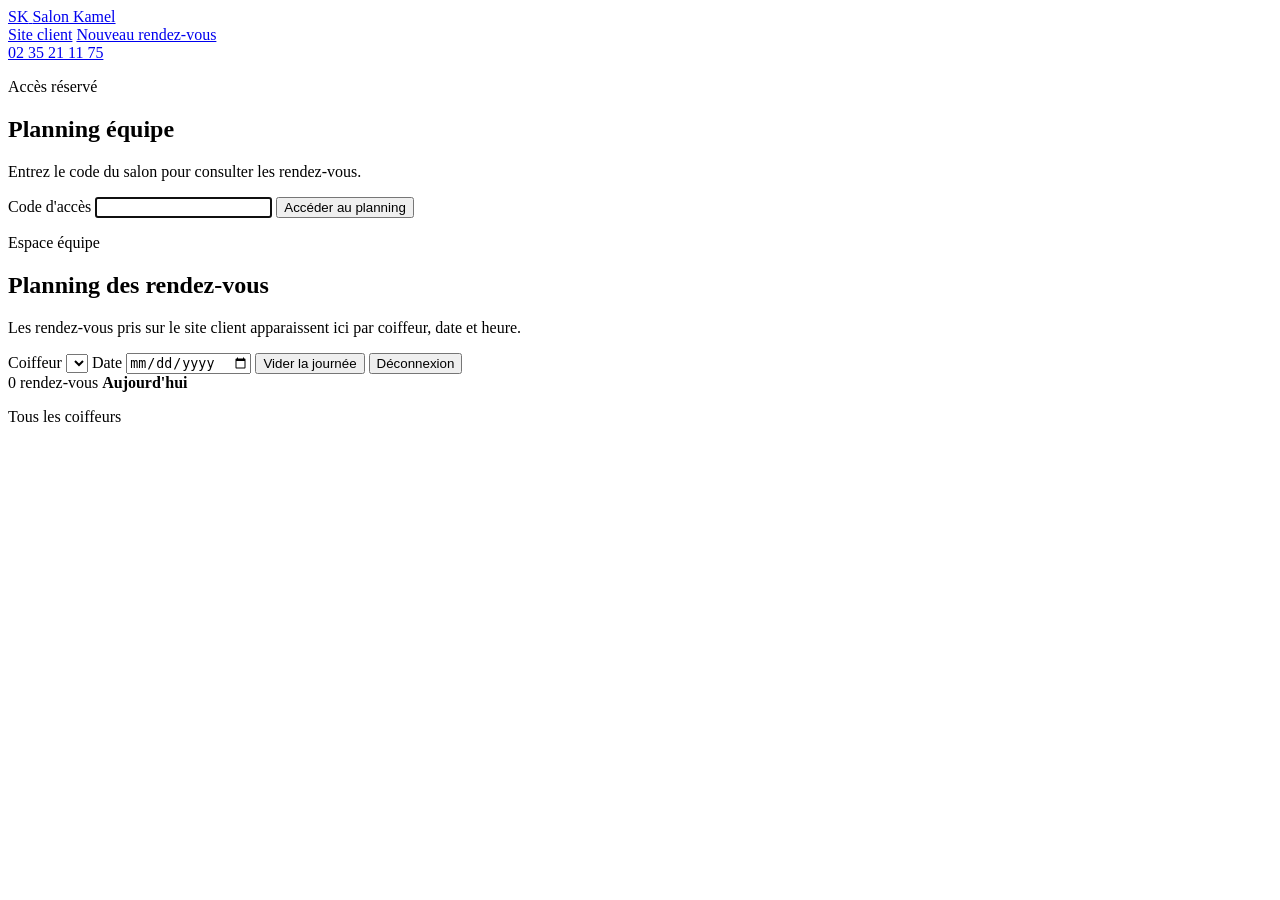
==== equipe.html @ e714eb96 "Add files via upload" ====
<!doctype html>
<html lang="fr">
  <head>
    <meta charset="utf-8" />
    <meta name="viewport" content="width=device-width, initial-scale=1" />
    <title>Planning équipe | Salon Kamel</title>
    <meta name="description" content="Planning interne des rendez-vous du Salon Kamel." />
    <link rel="preconnect" href="https://fonts.googleapis.com" />
    <link rel="preconnect" href="https://fonts.gstatic.com" crossorigin />
    <link
      href="https://fonts.googleapis.com/css2?family=Inter:wght@400;500;600;700;800&display=swap"
      rel="stylesheet"
    />
    <link rel="stylesheet" href="styles.css" />
  </head>
  <body class="team-page">
    <header class="topbar" aria-label="Navigation équipe">
      <a class="brand" href="index.html">
        <span class="brand-mark">SK</span>
        <span>Salon Kamel</span>
      </a>
      <nav>
        <a href="index.html">Site client</a>
        <a href="index.html#reservation">Nouveau rendez-vous</a>
      </nav>
      <a class="call-link" href="tel:+33235211175">02 35 21 11 75</a>
    </header>

    <main class="team-shell locked" id="teamShell">
      <section class="team-login" id="teamLogin">
        <div>
          <p class="eyebrow">Accès réservé</p>
          <h1>Planning équipe</h1>
          <p>Entrez le code du salon pour consulter les rendez-vous.</p>
        </div>
        <form class="team-login-form" id="teamLoginForm">
          <label>
            Code d'accès
            <input id="teamAccessCode" type="password" autocomplete="current-password" required />
          </label>
          <button class="button primary full" type="submit">Accéder au planning</button>
        </form>
      </section>

      <section class="team-header" id="teamPlanning">
        <div>
          <p class="eyebrow">Espace équipe</p>
          <h1>Planning des rendez-vous</h1>
          <p>
            Les rendez-vous pris sur le site client apparaissent ici par coiffeur,
            date et heure.
          </p>
        </div>
        <div class="team-actions">
          <label>
            Coiffeur
            <select id="teamStylist"></select>
          </label>
          <label>
            Date
            <input id="teamDate" type="date" />
          </label>
          <button class="button secondary-dark" id="clearDay" type="button">Vider la journée</button>
          <button class="button secondary-dark" id="logoutTeam" type="button">Déconnexion</button>
        </div>
      </section>

      <section class="agenda-layout">
        <aside class="day-card">
          <span id="appointmentCount">0 rendez-vous</span>
          <strong id="selectedDayLabel">Aujourd'hui</strong>
          <p id="selectedStylistLabel">Tous les coiffeurs</p>
        </aside>
        <div class="agenda-list" id="agendaList" aria-live="polite"></div>
      </section>
    </main>

    <div class="toast" id="toast" role="status" aria-live="polite"></div>
    <script src="equipe.js"></script>
  </body>
</html>
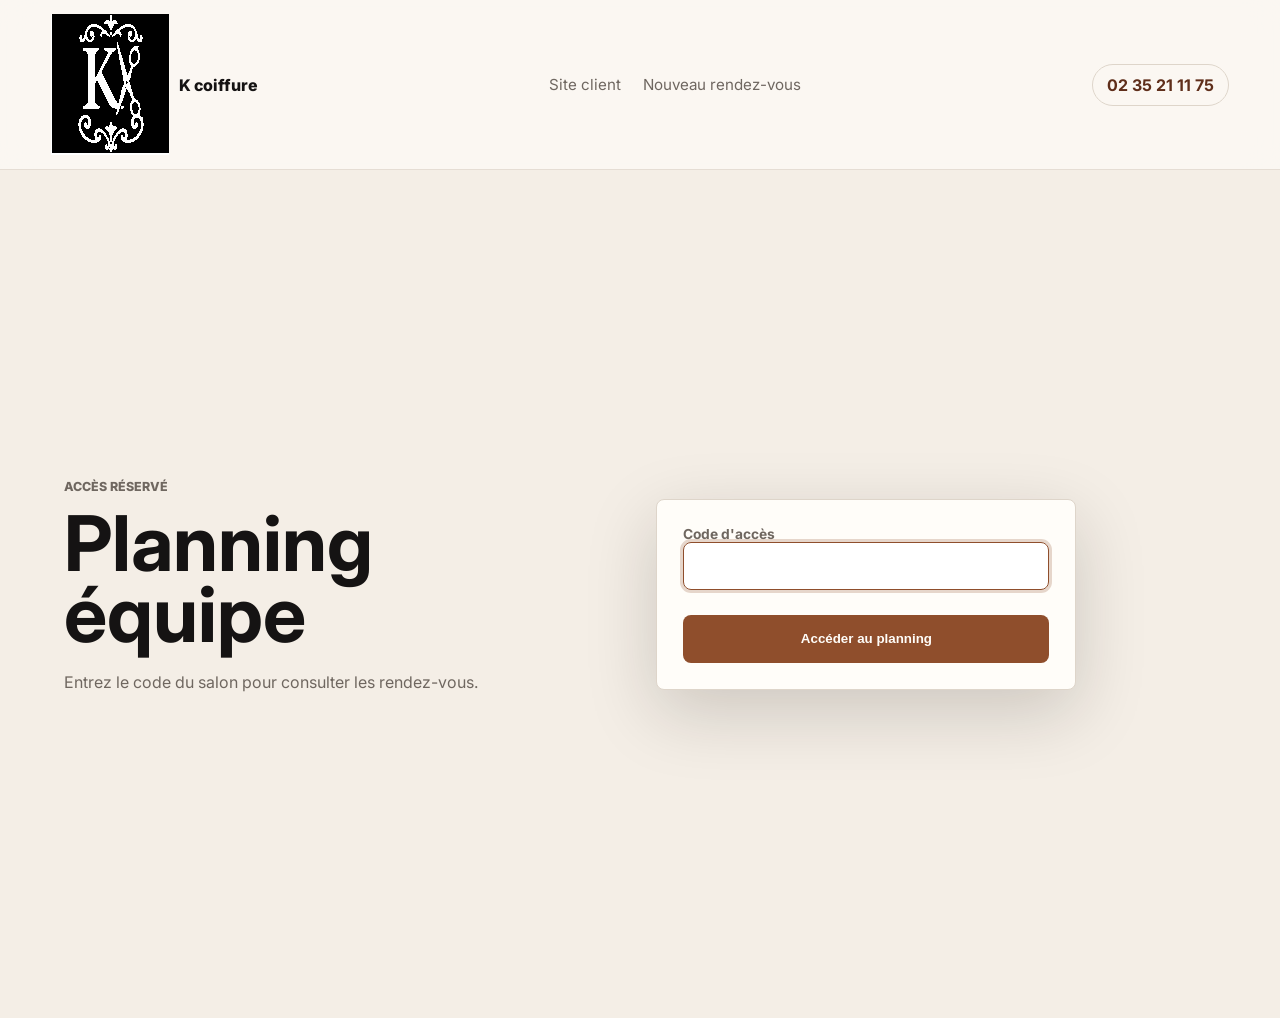
==== commit 36db196a: "Add files via upload" ====
--- a/equipe.html
+++ b/equipe.html
@@ -3,8 +3,8 @@
   <head>
     <meta charset="utf-8" />
     <meta name="viewport" content="width=device-width, initial-scale=1" />
-    <title>Planning équipe | Salon Kamel</title>
-    <meta name="description" content="Planning interne des rendez-vous du Salon Kamel." />
+    <title>Planning équipe | K coiffure</title>
+    <meta name="description" content="Planning interne des rendez-vous de K coiffure." />
     <link rel="preconnect" href="https://fonts.googleapis.com" />
     <link rel="preconnect" href="https://fonts.gstatic.com" crossorigin />
     <link
@@ -16,8 +16,8 @@
   <body class="team-page">
     <header class="topbar" aria-label="Navigation équipe">
       <a class="brand" href="index.html">
-        <span class="brand-mark">SK</span>
-        <span>Salon Kamel</span>
+        <img class="brand-logo" src="assets/logo-k-coiffure.png" alt="" />
+        <span>K coiffure</span>
       </a>
       <nav>
         <a href="index.html">Site client</a>
--- a/styles.css
+++ b/styles.css
@@ -0,0 +1,727 @@
+:root {
+  --ink: #151313;
+  --muted: #6f6760;
+  --line: #ded5ca;
+  --paper: #fbf8f3;
+  --soft: #eee5d9;
+  --accent: #8f4e2c;
+  --accent-dark: #5f2e1a;
+  --green: #31483b;
+  --white: #fffdf9;
+  --shadow: 0 22px 70px rgba(30, 22, 16, 0.18);
+}
+
+* {
+  box-sizing: border-box;
+}
+
+html {
+  scroll-behavior: smooth;
+}
+
+body {
+  margin: 0;
+  font-family: Inter, Arial, sans-serif;
+  color: var(--ink);
+  background: var(--paper);
+}
+
+a {
+  color: inherit;
+}
+
+.topbar {
+  position: sticky;
+  top: 0;
+  z-index: 20;
+  display: flex;
+  align-items: center;
+  justify-content: space-between;
+  gap: 22px;
+  min-height: 72px;
+  padding: 14px clamp(18px, 4vw, 56px);
+  background: rgba(251, 248, 243, 0.92);
+  border-bottom: 1px solid rgba(222, 213, 202, 0.75);
+  backdrop-filter: blur(16px);
+}
+
+.brand,
+nav,
+.hero-actions,
+.form-row,
+.header-actions {
+  display: flex;
+  align-items: center;
+}
+
+.brand {
+  gap: 10px;
+  font-weight: 800;
+  text-decoration: none;
+  white-space: nowrap;
+}
+
+.brand-mark {
+  display: grid;
+  place-items: center;
+  width: 40px;
+  height: 40px;
+  border-radius: 50%;
+  color: var(--white);
+  background: var(--green);
+  font-size: 0.85rem;
+}
+
+nav {
+  gap: 22px;
+  color: var(--muted);
+  font-size: 0.95rem;
+}
+
+nav a,
+.call-link,
+.team-link {
+  text-decoration: none;
+}
+
+.header-actions {
+  gap: 12px;
+}
+
+.team-link {
+  padding: 10px 14px;
+  border: 1px solid transparent;
+  border-radius: 999px;
+  color: var(--muted);
+  font-weight: 700;
+  white-space: nowrap;
+}
+
+.call-link {
+  padding: 10px 14px;
+  border: 1px solid var(--line);
+  border-radius: 999px;
+  font-weight: 700;
+  color: var(--accent-dark);
+}
+
+.hero {
+  position: relative;
+  min-height: min(780px, calc(100vh - 72px));
+  display: grid;
+  align-items: end;
+  overflow: hidden;
+}
+
+.hero img {
+  position: absolute;
+  inset: 0;
+  width: 100%;
+  height: 100%;
+  object-fit: cover;
+}
+
+.hero::after {
+  content: "";
+  position: absolute;
+  inset: 0;
+  background:
+    linear-gradient(90deg, rgba(16, 13, 11, 0.78), rgba(16, 13, 11, 0.34) 52%, rgba(16, 13, 11, 0.18)),
+    linear-gradient(0deg, rgba(16, 13, 11, 0.38), transparent 48%);
+}
+
+.hero-overlay {
+  position: relative;
+  z-index: 1;
+  max-width: 760px;
+  padding: clamp(44px, 8vw, 96px) clamp(20px, 6vw, 72px);
+  color: var(--white);
+}
+
+.rating,
+.eyebrow {
+  margin: 0 0 12px;
+  color: #f0c56e;
+  font-weight: 800;
+  text-transform: uppercase;
+  letter-spacing: 0;
+  font-size: 0.78rem;
+}
+
+h1,
+h2,
+h3,
+p {
+  margin-top: 0;
+}
+
+h1 {
+  margin-bottom: 18px;
+  font-size: clamp(3.2rem, 8vw, 7.5rem);
+  line-height: 0.92;
+  letter-spacing: 0;
+}
+
+h2 {
+  margin-bottom: 18px;
+  font-size: clamp(2rem, 4vw, 4rem);
+  line-height: 1;
+  letter-spacing: 0;
+}
+
+h3 {
+  margin-bottom: 18px;
+}
+
+.hero p:not(.rating),
+.section p,
+.booking-intro p {
+  color: inherit;
+  line-height: 1.7;
+  font-size: 1.05rem;
+}
+
+.hero p:not(.rating) {
+  max-width: 620px;
+  color: rgba(255, 253, 249, 0.88);
+}
+
+.hero-actions {
+  gap: 12px;
+  flex-wrap: wrap;
+  margin-top: 28px;
+}
+
+.button {
+  display: inline-flex;
+  align-items: center;
+  justify-content: center;
+  min-height: 48px;
+  padding: 13px 18px;
+  border: 0;
+  border-radius: 8px;
+  font-weight: 800;
+  text-decoration: none;
+  cursor: pointer;
+}
+
+.button.primary {
+  color: var(--white);
+  background: var(--accent);
+}
+
+.button.secondary {
+  color: var(--white);
+  background: rgba(255, 255, 255, 0.16);
+  border: 1px solid rgba(255, 255, 255, 0.35);
+}
+
+.button.secondary-dark {
+  color: var(--accent-dark);
+  background: var(--white);
+  border: 1px solid var(--line);
+}
+
+.button.full {
+  width: 100%;
+}
+
+.info-strip {
+  display: grid;
+  grid-template-columns: repeat(3, 1fr);
+  gap: 1px;
+  background: var(--line);
+}
+
+.info-strip div {
+  padding: 24px clamp(18px, 4vw, 44px);
+  background: var(--white);
+}
+
+.info-strip span,
+label {
+  display: block;
+  margin-bottom: 7px;
+  color: var(--muted);
+  font-size: 0.86rem;
+  font-weight: 700;
+}
+
+.info-strip strong {
+  display: block;
+  line-height: 1.45;
+}
+
+.section,
+.booking-section {
+  padding: clamp(58px, 8vw, 110px) clamp(20px, 6vw, 72px);
+}
+
+.two-column {
+  display: grid;
+  grid-template-columns: minmax(0, 0.9fr) minmax(280px, 0.75fr);
+  gap: clamp(28px, 6vw, 82px);
+  align-items: center;
+}
+
+.eyebrow {
+  color: var(--accent);
+}
+
+.feature-photo {
+  width: 100%;
+  aspect-ratio: 4 / 3;
+  object-fit: cover;
+  border-radius: 8px;
+  box-shadow: var(--shadow);
+}
+
+.section-heading {
+  max-width: 760px;
+  margin-bottom: 34px;
+}
+
+.service-grid,
+.staff-grid {
+  display: grid;
+  grid-template-columns: repeat(3, 1fr);
+  gap: 18px;
+}
+
+.service-card,
+.staff-card {
+  min-height: 190px;
+  padding: 22px;
+  border: 1px solid var(--line);
+  border-radius: 8px;
+  background: var(--white);
+}
+
+.service-card {
+  display: grid;
+  align-content: space-between;
+}
+
+.service-card h3,
+.staff-card h3 {
+  margin-bottom: 10px;
+  font-size: 1.25rem;
+}
+
+.service-card p,
+.staff-card p {
+  color: var(--muted);
+}
+
+.price-row {
+  display: flex;
+  align-items: center;
+  justify-content: space-between;
+  gap: 12px;
+  margin-top: 18px;
+  font-weight: 800;
+}
+
+.muted {
+  background: var(--soft);
+}
+
+.staff-photo {
+  display: block;
+  width: 54px;
+  height: 54px;
+  margin-bottom: 20px;
+  border-radius: 50%;
+  object-fit: cover;
+  object-position: center;
+  border: 2px solid var(--soft);
+}
+
+.booking-section {
+  display: grid;
+  grid-template-columns: minmax(260px, 0.72fr) minmax(300px, 1fr);
+  gap: clamp(28px, 7vw, 90px);
+  align-items: start;
+  background: var(--green);
+  color: var(--white);
+}
+
+.booking-intro {
+  position: sticky;
+  top: 110px;
+}
+
+.booking-intro .eyebrow {
+  color: #f0c56e;
+}
+
+.booking-form {
+  display: grid;
+  gap: 18px;
+  padding: clamp(20px, 4vw, 34px);
+  border-radius: 8px;
+  background: var(--white);
+  color: var(--ink);
+  box-shadow: var(--shadow);
+}
+
+.form-row {
+  gap: 16px;
+}
+
+.form-row label {
+  flex: 1;
+}
+
+input,
+select,
+textarea {
+  width: 100%;
+  min-height: 48px;
+  padding: 12px 13px;
+  border: 1px solid var(--line);
+  border-radius: 8px;
+  color: var(--ink);
+  background: #fff;
+  font: inherit;
+}
+
+textarea {
+  resize: vertical;
+}
+
+input:focus,
+select:focus,
+textarea:focus {
+  outline: 3px solid rgba(143, 78, 44, 0.22);
+  border-color: var(--accent);
+}
+
+.booking-summary {
+  min-height: 76px;
+  padding: 16px;
+  border: 1px solid var(--line);
+  border-radius: 8px;
+  color: var(--muted);
+  background: #fbf8f3;
+  line-height: 1.55;
+}
+
+.booking-note {
+  margin: -4px 0 0;
+  color: var(--muted);
+  font-size: 0.92rem;
+  line-height: 1.55;
+}
+
+.contact {
+  display: grid;
+  grid-template-columns: 1fr 1fr;
+  gap: 36px;
+}
+
+.contact a {
+  color: var(--accent-dark);
+  font-weight: 800;
+}
+
+.hours {
+  padding: 26px;
+  border: 1px solid var(--line);
+  border-radius: 8px;
+  background: var(--white);
+}
+
+.hours p {
+  display: flex;
+  justify-content: space-between;
+  gap: 20px;
+  margin-bottom: 12px;
+  color: var(--muted);
+}
+
+.hours strong {
+  color: var(--ink);
+}
+
+.toast {
+  position: fixed;
+  right: 18px;
+  bottom: 18px;
+  z-index: 40;
+  max-width: min(420px, calc(100vw - 36px));
+  padding: 16px 18px;
+  border-radius: 8px;
+  color: var(--white);
+  background: var(--ink);
+  box-shadow: var(--shadow);
+  opacity: 0;
+  transform: translateY(12px);
+  pointer-events: none;
+  transition: opacity 180ms ease, transform 180ms ease;
+}
+
+.toast.visible {
+  opacity: 1;
+  transform: translateY(0);
+}
+
+.team-page {
+  background: #f4eee6;
+}
+
+.team-shell {
+  min-height: calc(100vh - 72px);
+  padding: clamp(30px, 5vw, 64px);
+}
+
+.team-shell.locked .team-header,
+.team-shell.locked .agenda-layout {
+  display: none;
+}
+
+.team-login {
+  display: grid;
+  grid-template-columns: minmax(280px, 0.8fr) minmax(280px, 420px);
+  gap: 34px;
+  align-items: center;
+  min-height: calc(100vh - 180px);
+}
+
+.team-login[hidden] {
+  display: none;
+}
+
+.team-login h1 {
+  margin-bottom: 18px;
+  font-size: clamp(2.7rem, 6vw, 5.6rem);
+}
+
+.team-login p {
+  max-width: 560px;
+  color: var(--muted);
+  line-height: 1.7;
+}
+
+.team-login-form {
+  display: grid;
+  gap: 18px;
+  padding: 26px;
+  border: 1px solid var(--line);
+  border-radius: 8px;
+  background: var(--white);
+  box-shadow: var(--shadow);
+}
+
+.team-header {
+  display: grid;
+  grid-template-columns: minmax(280px, 1fr) minmax(320px, 0.85fr);
+  gap: 28px;
+  align-items: end;
+  margin-bottom: 28px;
+}
+
+.team-header h1 {
+  margin-bottom: 16px;
+  font-size: clamp(2.4rem, 5vw, 5.2rem);
+}
+
+.team-header p {
+  max-width: 680px;
+  color: var(--muted);
+  line-height: 1.7;
+}
+
+.team-actions {
+  display: grid;
+  grid-template-columns: 1fr 1fr auto;
+  gap: 12px;
+  align-items: end;
+  padding: 18px;
+  border: 1px solid var(--line);
+  border-radius: 8px;
+  background: var(--white);
+}
+
+.agenda-layout {
+  display: grid;
+  grid-template-columns: 280px minmax(0, 1fr);
+  gap: 20px;
+}
+
+.day-card {
+  position: sticky;
+  top: 92px;
+  align-self: start;
+  min-height: 220px;
+  padding: 24px;
+  border-radius: 8px;
+  color: var(--white);
+  background: var(--green);
+}
+
+.day-card span {
+  display: block;
+  margin-bottom: 18px;
+  color: #f0c56e;
+  font-weight: 800;
+  text-transform: uppercase;
+  font-size: 0.78rem;
+}
+
+.day-card strong {
+  display: block;
+  margin-bottom: 12px;
+  font-size: 1.7rem;
+  line-height: 1.1;
+}
+
+.day-card p {
+  color: rgba(255, 253, 249, 0.76);
+}
+
+.agenda-list {
+  display: grid;
+  gap: 12px;
+}
+
+.appointment-card,
+.empty-agenda {
+  display: grid;
+  grid-template-columns: 120px minmax(0, 1fr) auto;
+  gap: 18px;
+  align-items: center;
+  padding: 18px;
+  border: 1px solid var(--line);
+  border-radius: 8px;
+  background: var(--white);
+}
+
+.empty-agenda {
+  grid-template-columns: 1fr;
+  min-height: 220px;
+  align-content: center;
+}
+
+.appointment-time {
+  display: grid;
+  gap: 4px;
+  padding: 14px;
+  border-radius: 8px;
+  background: var(--soft);
+}
+
+.appointment-time strong {
+  font-size: 1.5rem;
+}
+
+.appointment-time span,
+.appointment-main p,
+.appointment-meta span,
+.empty-agenda p {
+  color: var(--muted);
+}
+
+.appointment-main h2 {
+  margin-bottom: 8px;
+  font-size: 1.35rem;
+  line-height: 1.2;
+}
+
+.appointment-main p {
+  margin-bottom: 4px;
+}
+
+.appointment-note {
+  padding-top: 6px;
+  font-style: italic;
+}
+
+.appointment-meta {
+  display: grid;
+  gap: 12px;
+  justify-items: end;
+}
+
+.appointment-meta span {
+  font-weight: 800;
+}
+
+.appointment-meta button {
+  min-height: 40px;
+  padding: 9px 12px;
+  border: 1px solid var(--line);
+  border-radius: 8px;
+  color: var(--accent-dark);
+  background: var(--paper);
+  font: inherit;
+  font-weight: 800;
+  cursor: pointer;
+}
+
+@media (max-width: 900px) {
+  nav {
+    display: none;
+  }
+
+  .info-strip,
+  .two-column,
+  .service-grid,
+  .staff-grid,
+  .booking-section,
+  .contact,
+  .team-header,
+  .agenda-layout,
+  .team-login {
+    grid-template-columns: 1fr;
+  }
+
+  .booking-intro {
+    position: static;
+  }
+
+  .team-actions {
+    grid-template-columns: 1fr;
+  }
+
+  .day-card {
+    position: static;
+  }
+}
+
+@media (max-width: 620px) {
+  .topbar {
+    min-height: 66px;
+  }
+
+  .call-link {
+    display: none;
+  }
+
+  .team-link {
+    padding: 9px 10px;
+    font-size: 0.9rem;
+  }
+
+  .hero {
+    min-height: 690px;
+  }
+
+  .hero-overlay {
+    padding-top: 72px;
+  }
+
+  .form-row {
+    flex-direction: column;
+    align-items: stretch;
+  }
+
+  .appointment-card {
+    grid-template-columns: 1fr;
+    align-items: stretch;
+  }
+
+  .appointment-meta {
+    justify-items: stretch;
+  }
+}
